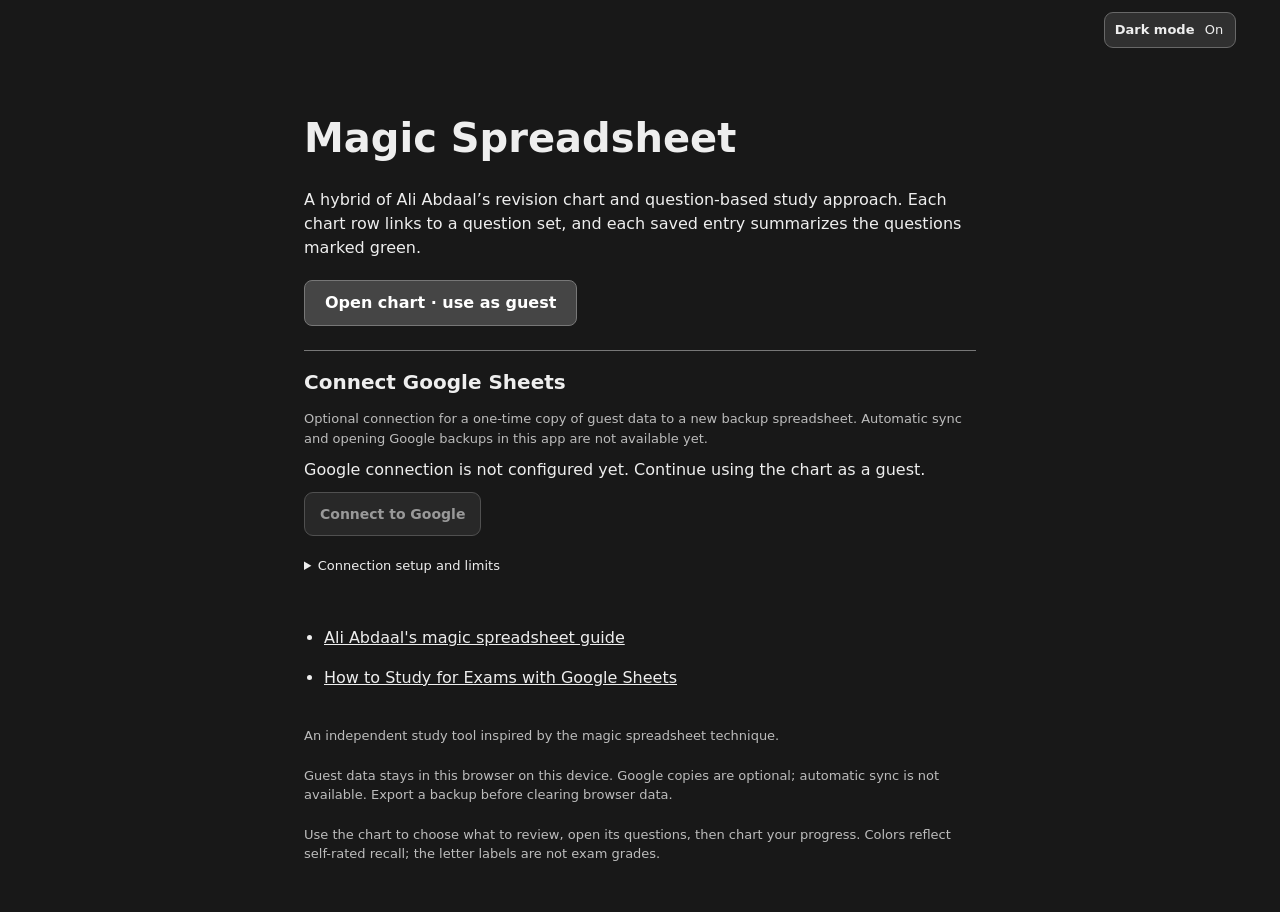
==== index.html @ 2065ffd3 "Publish Magic Spreadsheet guest app" ====
<!doctype html><html lang="en" data-theme="dark"><head><meta charset="utf-8"><meta name="viewport" content="width=device-width,initial-scale=1"><title>Magic Spreadsheet</title><script src="theme.js?v=20261023-theme-17"></script><link rel="stylesheet" href="style.css?v=20261023-google-25"></head><body>
<div class="app-bar"><nav aria-label="Main navigation"><a id="home-link" href="#home" hidden>Home</a><a id="back-to-chart" href="#chart" hidden>← Back to chart</a></nav><button id="theme-toggle" type="button" role="switch" aria-checked="true" aria-label="Dark mode">Dark mode <span aria-hidden="true">On</span></button></div>
<section id="home-view" class="landing" aria-labelledby="home-title"><h1 id="home-title" tabindex="-1">Magic Spreadsheet</h1><p>A hybrid of Ali Abdaal’s revision chart and question-based study approach. Each chart row links to a question set, and each saved entry summarizes the questions marked green.</p><a id="open-chart" class="open-chart" href="#chart">Open chart · use as guest</a><section class="google-connection" aria-labelledby="google-title"><h2 id="google-title">Connect Google Sheets</h2><p class="muted">Optional connection for a one-time copy of guest data to a new backup spreadsheet. Automatic sync and opening Google backups in this app are not available yet.</p><p id="google-status" role="status">Google connection is not configured yet. Guest use is available.</p><div class="google-actions"><button id="google-connect" type="button" disabled>Connect to Google</button><button id="google-disconnect" class="secondary" type="button" hidden>Disconnect this session</button><button id="google-copy" class="secondary" type="button" hidden>Copy guest data to Google Sheets</button></div><p id="google-message" class="muted" role="status"></p><div id="google-copy-review" hidden><p id="google-copy-summary"></p><label><input id="google-copy-consent" type="checkbox">I want to copy this data to the account shown above.</label><div class="google-actions"><button id="google-copy-confirm" type="button" disabled>Create new backup spreadsheet</button><button id="google-copy-cancel" class="secondary" type="button">Cancel</button></div></div><p id="google-result"></p><details><summary>Connection setup and limits</summary><p class="muted">A public Google Web application OAuth client ID, authorized app origin, consent configuration and enabled Sheets API are required. No client secret belongs in this app. Connection must be reauthorized after refresh or expiry. Disconnect clears this page’s connection; it does not revoke Google permissions or remove copied files.</p><p class="muted">Guest data remains a separate browser copy. Connecting another account never automatically uploads, merges or replaces it.</p></details></section><ul class="resource-links"><li><a href="https://aliabdaal.com/studying/how-to-study-spaced-repetition-and-my-magic-spreadsheet-system/">Ali Abdaal's magic spreadsheet guide</a></li><li><a href="https://www.youtube.com/watch?v=iIyDJK_SAjs&amp;t=6s">How to Study for Exams with Google Sheets</a></li></ul><p class="muted">An independent study tool inspired by the magic spreadsheet technique.</p><p class="muted">Guest data stays in this browser on this device. Google copies are optional; automatic sync is not available. Export a backup before clearing browser data.</p><p class="muted">Use the chart to choose what to review, open its questions, then chart your progress. Colors reflect self-rated recall; the letter labels are not exam grades.</p></section>
<div id="status" role="status" aria-live="polite"></div><div class="undo-bar"><button id="undo" class="secondary" hidden>Undo last mark</button></div>
<section id="chart-view" class="overview" aria-labelledby="overview-title" hidden><h2 id="overview-title" tabindex="-1">Progress chart</h2><div class="set-create"><form id="new-set"><label for="set-name">New question set</label><input id="set-name" required placeholder="e.g. Biology · Cell structure"><button>Create question set</button></form></div><button id="chart-progress" disabled>Chart Progress</button><button id="undo-set" class="secondary" hidden>Undo set deletion</button><div class="history-actions"><button id="delete-entry" class="secondary" disabled>Delete progress entry</button><button id="undo-entry" class="secondary" hidden>Undo progress deletion</button><span id="entry-selection" class="muted" aria-live="polite">Select a dated cell to delete only its progress entry.</span></div><div id="overview-scroll" class="overview-scroll" tabindex="0" role="region" aria-label="Scrollable history for all subjects"><table id="history-grid"><caption class="sr-only">All question sets with successive progress entries. Dates belong to individual cells, not shared calendar columns.</caption><tbody id="history"></tbody></table></div><p id="history-empty" class="muted">Create a question set to start your overview.</p><p class="muted legend">Chart color represents percent of questions marked green. <span class="grade-key" tabindex="0" title="A: 90% and above green">Green: A<span class="sr-only"> — 90% and above green</span></span> <span class="grade-key" tabindex="0" title="B: 80% to below 90% green">Light green: B<span class="sr-only"> — 80% to below 90% green</span></span> <span class="grade-key" tabindex="0" title="C: 70% to below 80% green">Yellow: C<span class="sr-only"> — 70% to below 80% green</span></span> <span class="grade-key" tabindex="0" title="D: 60% to below 70% green">Orange: D<span class="sr-only"> — 60% to below 70% green</span></span> <span class="grade-key" tabindex="0" title="F: below 60% green">Red: F<span class="sr-only"> — below 60% green</span></span>.</p><details class="data-tools"><summary>Backup and sample data</summary><h2>Your data</h2><button id="export" class="secondary">Export JSON backup</button><label class="file-label">Restore JSON backup<input id="restore" type="file" accept=".json,application/json"></label><p class="muted">Restoring replaces this browser’s data after confirmation. Use two-column import to add questions.</p><button id="sample" class="secondary">Load sample set</button></details></section>
<main id="detail-view" class="detail-view" hidden><div id="workspace" hidden><div class="set-header"><div><h2 id="title" tabindex="-1"></h2></div><div class="actions"><button id="add-question" class="secondary">Add question</button><button id="rename" class="secondary">Rename set</button></div></div><section class="stats" id="stats"></section>

<section><div class="section-header"><h3 class="sr-only">Questions</h3><button id="undo-question" class="secondary" hidden>Undo question deletion</button><label><input id="difficult-only" type="checkbox"> Difficult only (red)</label></div><div id="questions"></div></section>
<details id="editor-panel" class="panel"><summary id="editor-title">Add a question</summary><form id="editor"><label for="question">Question or concept prompt</label><textarea id="question" required rows="2"></textarea><label for="answer">Answer or explanation</label><textarea id="answer" required rows="3"></textarea><div class="actions"><button id="save-item">Add question</button><button id="delete-question" type="button" class="secondary" hidden>Delete question</button><button id="cancel-edit" type="button" class="secondary" hidden>Cancel edit</button></div></form></details>
<details id="import-panel" class="panel"><summary>Import questions</summary><p class="muted">Paste two columns from a spreadsheet, or choose a CSV/TSV file. Optional header: Question, Answer. Quoted commas and multiline answers are supported. Import appends questions; headings and blank answers are rejected.</p><form id="import"><label for="pairs">Two-column text</label><textarea id="pairs" rows="4" placeholder="Question&#9;Answer"></textarea><label class="file-label">Choose CSV or TSV<input id="pairs-file" type="file" accept=".csv,.tsv,.txt,text/csv,text/plain"></label><button>Import into this set</button></form></details></div></main>
<script type="module" src="app.js?v=20261023-google-25"></script></body></html>
---- style.css ----
:root{font-family:system-ui,sans-serif;color:#233c38;background:#f3f5f0;line-height:1.5}*{box-sizing:border-box}body{margin:0}header{padding:32px max(24px,calc((100vw - 1240px)/2));background:#153e37;color:#fff;display:flex;justify-content:space-between;align-items:center;gap:20px}h1{font-size:clamp(28px,4vw,40px);margin:4px 0}h2,h3,p{margin:0 0 12px}h2{font-size:24px}h3{font-size:19px}.eyebrow{font-size:11px;letter-spacing:2px;font-weight:700;color:#acd6bc}.badge{border:1px solid #7ba698;border-radius:30px;padding:8px 14px;white-space:nowrap;font-size:13px}.notice{background:#e2ebdf;padding:14px 24px;text-align:center;font-size:14px}.layout{max-width:1240px;margin:24px auto;padding:0 24px;display:grid;grid-template-columns:260px minmax(0,1fr);gap:32px}aside{align-self:start}aside h2{font-size:17px}main{min-width:0}nav{display:grid;gap:8px;margin-bottom:24px}button,input,textarea{font:inherit}button,.file-label{min-height:44px}button{cursor:pointer;border:1px solid transparent;background:#20634f;color:#fff;border-radius:9px;padding:10px 15px;font-weight:600}button:hover{filter:brightness(.94)}button:disabled{opacity:.5;cursor:not-allowed}.secondary{background:#fff;color:#285046;border-color:#c9d5cb}nav button{text-align:left;overflow-wrap:anywhere}.active{background:#d9e9d7;border-color:#20634f;color:#173c30}aside button{width:100%;margin-bottom:8px}label{display:block;margin:8px 0;font-size:14px}input:not([type=checkbox]):not([type=radio]),textarea{width:100%;border:1px solid #b7c9bd;border-radius:8px;padding:11px;background:#fff;color:#233c38}input[type=checkbox],input[type=radio]{width:22px;height:22px;vertical-align:middle;margin-right:7px;accent-color:#20634f}textarea{resize:vertical}form button{margin-top:12px}.panel,.question{background:#fff;border:1px solid #dce4da;border-radius:14px;padding:22px;margin-bottom:20px}.muted{color:#52655d;font-size:13px}.set-header,.section-header,.actions{display:flex;justify-content:space-between;align-items:center;gap:14px;flex-wrap:wrap}.set-header{margin-bottom:20px}.set-header .eyebrow{color:#557e64}.stats{display:grid;grid-template-columns:repeat(3,1fr);gap:12px;margin-bottom:22px}.stat{background:#e6ecdf;padding:18px;border-radius:12px}.stat strong{font-size:28px;display:block}.history{display:flex;gap:10px;overflow-x:auto;padding:6px 0 14px}.snapshot{flex:0 0 130px;border-radius:9px;padding:12px;color:#26322a;font-size:12px}.snapshot strong{display:block;font-size:22px}.question h4{font-size:18px;margin:0 0 14px;white-space:pre-wrap;overflow-wrap:anywhere}.answer{white-space:pre-wrap;overflow-wrap:anywhere;border-left:3px solid #8caf99;background:#f2f6ee;padding:14px;margin:14px 0}.marks{display:flex;flex-wrap:wrap;gap:8px;margin:14px 0}.marks label{padding:9px 12px;border-radius:8px;border:1px solid #cfd8cf;margin:0;display:flex;align-items:center;min-height:44px}.green{background:#e1efdf}.yellow{background:#fff5c7}.red{background:#f7ded6}.question details{margin-top:15px}summary{cursor:pointer;min-height:44px;padding:10px 0}.review-row{padding:8px 0;border-top:1px solid #e4e9e0;font-size:13px}.file-label{border:1px dashed #b4c7b6;padding:10px;border-radius:8px;overflow-wrap:anywhere}.file-label input{font-size:12px;padding:4px;border:0}hr{border:0;border-top:1px solid #d3dfd1;margin:24px 0}footer{padding:30px;text-align:center;color:#63766b;font-size:13px}#status{max-width:1192px;margin:12px auto;padding:0 24px;color:#215d40}#status.error{color:#9c3028}button:focus-visible,input:focus-visible,textarea:focus-visible,summary:focus-visible{outline:3px solid #d59128;outline-offset:3px}[hidden]{display:none!important}@media(max-width:720px){header{padding:24px;display:block}.badge{display:inline-block;margin-top:8px}.layout{grid-template-columns:1fr;padding:0 16px;gap:24px}aside{background:#eaf0e5;padding:16px;border-radius:12px}nav{grid-template-columns:repeat(2,minmax(0,1fr))}.panel,.question{padding:16px}.stats{gap:8px}.stat{padding:12px;font-size:12px}.stat strong{font-size:24px}.section-header>button{width:100%}.actions button{flex:1}.notice{text-align:left;padding:14px 16px}}

.undo-bar{position:sticky;top:8px;z-index:2;max-width:1192px;margin:0 auto;padding:0 24px;pointer-events:none}.undo-bar button{pointer-events:auto;box-shadow:0 2px 8px #233c3820}
.overview{max-width:1240px;margin:24px auto;padding:0 24px;min-width:0}.overview h2{font-size:20px}.overview-scroll{max-width:100%;overflow:auto;isolation:isolate;border:1px solid #a9b5a6;background:#fff}#history-grid{border-collapse:separate;border-spacing:0;width:max-content;font-size:11px;line-height:16px;color:#202820}#history-grid th,#history-grid td{border-right:1px solid #a9b5a6;border-bottom:1px solid #a9b5a6;vertical-align:middle}#history-grid tr:last-child>*{border-bottom:0}#history-grid th{position:sticky;left:0;z-index:1;background:#edf1e8;width:120px;min-width:120px;max-width:120px;text-align:left;padding:0}.topic-link{display:block;width:119px;min-height:52px;border:0;border-radius:0;background:transparent;color:#233c38;text-align:left;padding:3px 6px;font-size:12px;line-height:16px;font-weight:600;overflow-wrap:anywhere}.history-cell{width:83px;min-width:83px;height:53px;padding:2px 4px;text-align:center;font-variant-numeric:tabular-nums;white-space:nowrap}.history-cell span{display:block}.no-history{padding:4px 8px;color:#60705b;font-style:italic;min-width:120px}.legend{margin-top:8px}.study-actions{margin-bottom:20px}.sr-only{position:absolute;width:1px;height:1px;padding:0;margin:-1px;overflow:hidden;clip:rect(0,0,0,0);white-space:nowrap;border:0}@media(max-width:720px){.overview{padding:0 16px}.overview h2{font-size:18px}}

#chart-progress{margin:0 0 12px}.subject-select{display:block;margin:4px 6px!important}#history-grid th .topic-link{min-height:28px;padding-top:0}

.question-heading{display:flex;align-items:flex-start;gap:8px;margin-bottom:14px}.question-heading h4{margin:0;min-width:0;flex:0 1 auto;padding-top:8px}.edit-icon{width:44px;height:44px;min-width:44px;flex:0 0 44px;padding:0;display:inline-flex;align-items:center;justify-content:center;border-color:transparent;background:transparent}.edit-icon:hover{background:#edf1e8}

.history-actions{display:flex;align-items:center;flex-wrap:wrap;gap:8px;margin-bottom:10px}#history-grid .history-cell{padding:0}.history-select{display:block;width:100%;min-width:82px;min-height:53px;padding:2px 4px;background:transparent;color:inherit;border:0;border-radius:0;font-size:11px;font-weight:400;line-height:16px}.history-select[aria-pressed="true"]{box-shadow:inset 0 0 0 2px #173e37}.history-select:focus-visible{outline:3px solid #173e37;outline-offset:-3px}

.history-cell{cursor:pointer}.history-cell.selected-cell{box-shadow:inset 0 0 0 2px #173e37}.history-cell.selected-cell .history-select{box-shadow:none}

.detail-view{max-width:940px;margin:24px auto;padding:0 24px}.back-link{display:inline-flex;align-items:center;min-height:44px;margin-bottom:18px;color:#20634f;font-weight:600}.set-create{margin:20px 0;max-width:540px}.set-create form{display:flex;align-items:end;flex-wrap:wrap;gap:8px}.set-create label{width:100%;margin:0}.set-create input{flex:1;min-width:180px}.set-create button{margin:0}.data-tools{margin-top:24px;max-width:540px}.data-tools summary{font-weight:600}.data-tools button{margin:8px 0}a.topic-link{text-decoration:underline;display:flex;align-items:center}a:focus-visible{outline:3px solid #d59128;outline-offset:2px}@media(max-width:720px){.detail-view{padding:0 16px}.set-create button{width:100%}}

.row-actions{display:flex;align-items:center;justify-content:space-between}.row-delete-set{background:transparent;color:#854036;border:0;border-radius:4px;font-size:11px;font-weight:500;padding:3px 5px;min-height:44px;white-space:nowrap}.row-delete-set:hover{background:#f5e2dd}

/* Compact spreadsheet grid: exactly one border per shared edge. */
.overview-scroll{border:0}#history-grid{border-top:1px solid #37413d;border-left:1px solid #37413d}#history-grid th,#history-grid td,#history-grid tr:last-child>*{border-right:1px solid #37413d;border-bottom:1px solid #37413d}#history-grid th{width:168px;min-width:168px;max-width:168px}.set-controls{display:grid;grid-template-columns:28px minmax(0,1fr)32px;align-items:center;gap:0;min-height:36px}.select-set{display:flex;align-items:center;justify-content:center;margin:0;width:28px;height:36px}.select-set .subject-select{width:18px;height:18px;margin:0!important}#history-grid th a.topic-link{display:block;width:auto;min-height:36px;height:36px;padding:0 2px;line-height:36px;overflow:hidden;text-overflow:ellipsis;white-space:nowrap;font-size:11px}.row-delete-set{display:flex;align-items:center;justify-content:center;width:32px;min-width:32px;height:36px;min-height:36px;padding:0;border-radius:0}#history-grid .history-cell{height:36px;width:1px;min-width:0;padding:0}.history-select{min-width:0;min-height:36px;height:36px;padding:4px;font-size:11px;line-height:14px}.history-cell.selected-cell{box-shadow:inset 0 0 0 1px #173e37}.history-select:focus-visible{outline:1px solid #173e37;outline-offset:-1px}

/* Single charcoal hairlines; 1px rules above remain the fallback. */
@supports (border-width: .5px){
  #history-grid{border-top-width:.5px;border-left-width:.5px}
  #history-grid th,#history-grid td,#history-grid tr:last-child>*{border-right-width:.5px;border-bottom-width:.5px}
}

/* Size history columns to their longest label, not an arbitrary minimum. */
#history-grid .no-history{min-width:0;white-space:normal;padding:4px}

.grade-key{display:inline-block;white-space:nowrap;margin-right:12px}.grade-key:last-child{margin-right:0}.grade-key:focus-visible{outline:2px solid #173e37;outline-offset:2px}

/* Theme preferences never alter study data or the chart's grade palette. */
:root{color-scheme:light}
.header-tools{display:flex;align-items:center;gap:8px;flex-wrap:wrap}
#theme-toggle{min-height:36px;padding:6px 10px;font-size:13px;border:1px solid #7ba698;background:#153e37;color:#fff;white-space:nowrap}
#theme-toggle span{display:inline-block;min-width:22px;margin-left:4px;font-weight:400}
:root[data-theme="dark"]{color-scheme:dark;background:#181818;color:#eeeeee}
[data-theme="dark"] header{background:#202020}
[data-theme="dark"] .notice{background:#292929;color:#d4d4d4}
[data-theme="dark"] .panel,[data-theme="dark"] .question{background:#222222;border-color:#484848}
[data-theme="dark"] .muted,[data-theme="dark"] footer{color:#bcbcbc}
[data-theme="dark"] .secondary{background:#303030;color:#eeeeee;border-color:#686868}
[data-theme="dark"] button:not(.secondary):not(.history-select):not(.row-delete-set):not(#theme-toggle){background:#454545;color:#fff}
[data-theme="dark"] button:disabled:not(.history-select):not(.row-delete-set):not(#theme-toggle){opacity:1;background:#282828;color:#999999;border-color:#505050}
[data-theme="dark"] input:not([type=checkbox]):not([type=radio]),[data-theme="dark"] textarea{background:#1b1b1b;color:#eeeeee;border-color:#707070}
[data-theme="dark"] input::placeholder,[data-theme="dark"] textarea::placeholder{color:#aaaaaa;opacity:1}
[data-theme="dark"] input[type=checkbox],[data-theme="dark"] input[type=radio]{accent-color:#cccccc}
[data-theme="dark"] .stat{background:#2c2c2c;color:#eeeeee}
[data-theme="dark"] .answer{background:#292929;color:#eeeeee;border-color:#888888}
[data-theme="dark"] .marks label{color:#233c38;border-color:#6e8474}
[data-theme="dark"] .marks input{color-scheme:light;accent-color:#20634f}
[data-theme="dark"] .back-link,[data-theme="dark"] #history-grid th .topic-link{color:#e2e2e2}
[data-theme="dark"] .set-header .eyebrow{color:#bcbcbc}
[data-theme="dark"] #status{color:#e2e2e2}
[data-theme="dark"] #status.error{color:#ffada0}
[data-theme="dark"] .file-label,[data-theme="dark"] hr{border-color:#707070}
[data-theme="dark"] .overview-scroll{background:#181818}
[data-theme="dark"] #history-grid th{background:#292929;border-color:#888888}
[data-theme="dark"] #history-grid{border-top-color:#888888;border-left-color:#888888}
[data-theme="dark"] #history-grid .no-history{color:#bcbcbc;border-color:#888888}
[data-theme="dark"] .history-cell,[data-theme="dark"] .history-select{color:#202820}
[data-theme="dark"] .row-delete-set{color:#d4d4d4;background:transparent}
[data-theme="dark"] .row-delete-set:hover{background:#414141}
[data-theme="dark"] .edit-icon{background:transparent;color:#dddddd}
[data-theme="dark"] .edit-icon:hover{background:#383838}
[data-theme="dark"] :is(button,input,textarea,summary,a,.grade-key,.overview-scroll):focus-visible{outline-color:#f5f5f5}
/* Keep dark focus clearly visible on the unchanged light grade fills. */
[data-theme="dark"] .history-select:focus-visible{outline-color:#173e37}
@media(max-width:720px){.header-tools{margin-top:8px}.header-tools .badge{margin-top:0}}

/* Neutral application chrome; semantic study colors remain unchanged. */
[data-theme="dark"] .eyebrow{color:#bcbcbc}
[data-theme="dark"] .badge{border-color:#686868}
[data-theme="dark"] #theme-toggle{background:#303030;color:#eeeeee;border-color:#686868}
[data-theme="dark"] button:hover{filter:brightness(1.15)}
[data-theme="dark"] button:disabled:hover{filter:none}

/* Neutral light palette, keeping result colors intact. */
:root[data-theme="light"]{background:#f6f6f6;color:#292929}
[data-theme="light"] header{background:#252525}
[data-theme="light"] .eyebrow{color:#c7c7c7}
[data-theme="light"] .badge{border-color:#888888}
[data-theme="light"] #theme-toggle{background:#333333;border-color:#888888}
[data-theme="light"] .notice{background:#e8e8e8;color:#333333}
[data-theme="light"] .panel,[data-theme="light"] .question{background:#ffffff;border-color:#d2d2d2}
[data-theme="light"] .muted,[data-theme="light"] footer{color:#595959}
[data-theme="light"] .secondary{background:#ffffff;color:#333333;border-color:#aaaaaa}
[data-theme="light"] button:not(.secondary):not(.history-select):not(.row-delete-set):not(#theme-toggle){background:#393939;color:#ffffff}
[data-theme="light"] button:disabled:not(.history-select):not(.row-delete-set):not(#theme-toggle){opacity:1;background:#e3e3e3;color:#707070;border-color:#bcbcbc}
[data-theme="light"] input:not([type=checkbox]):not([type=radio]),[data-theme="light"] textarea{background:#ffffff;color:#292929;border-color:#929292}
[data-theme="light"] input::placeholder,[data-theme="light"] textarea::placeholder{color:#707070;opacity:1}
[data-theme="light"] input[type=checkbox],[data-theme="light"] input[type=radio]{accent-color:#454545}
[data-theme="light"] .stat{background:#e7e7e7;color:#292929}
[data-theme="light"] .answer{background:#f0f0f0;color:#292929;border-color:#888888}
[data-theme="light"] .marks label{color:#292929;border-color:#aaaaaa}
[data-theme="light"] .back-link,[data-theme="light"] #history-grid th .topic-link{color:#333333}
[data-theme="light"] .set-header .eyebrow{color:#626262}
[data-theme="light"] #status{color:#333333}
[data-theme="light"] #status.error{color:#9c3028}
[data-theme="light"] .file-label,[data-theme="light"] hr{border-color:#999999}
[data-theme="light"] #history-grid th{background:#ededed}
[data-theme="light"] #history-grid,[data-theme="light"] #history-grid th,[data-theme="light"] #history-grid td{border-color:#3d3d3d}
[data-theme="light"] #history-grid .no-history{color:#595959}
[data-theme="light"] .history-cell,[data-theme="light"] .history-select{color:#202020}
[data-theme="light"] .row-delete-set{color:#555555;background:transparent}
[data-theme="light"] .row-delete-set:hover{background:#dddddd}
[data-theme="light"] .edit-icon{background:transparent;color:#444444}
[data-theme="light"] .edit-icon:hover{background:#eeeeee}
[data-theme="light"] :is(button,input,textarea,summary,a,.grade-key,.overview-scroll):focus-visible{outline-color:#242424}
[data-theme="light"] .history-cell.selected-cell{box-shadow:inset 0 0 0 1px #242424}
[data-theme="light"] button:disabled:hover{filter:none}

/* Minimal navigation shared by landing, chart and study views. */
.app-bar{max-width:1240px;margin:0 auto;padding:12px 24px;display:flex;align-items:center;justify-content:space-between;gap:16px}
.app-bar nav{display:flex;align-items:center;gap:16px;margin:0;min-height:36px}
.app-bar a{display:inline-flex;align-items:center;min-height:36px;color:inherit;font-size:14px}
.landing{max-width:720px;margin:48px auto;padding:0 24px}
.landing h1{margin-bottom:20px}
.landing p{margin-bottom:20px}
.landing a{color:inherit}
.open-chart{display:inline-flex;align-items:center;min-height:44px;padding:10px 20px;background:#393939;color:#fff!important;border:1px solid #777;border-radius:8px;font-weight:600;text-decoration:none}
.resource-links{padding-left:20px;margin:28px 0}.resource-links li{padding:8px 0}
[data-theme="dark"] .open-chart{background:#454545}
[data-theme="light"] #theme-toggle{color:#fff}
@media(max-width:720px){.app-bar{padding:8px 16px}.landing{margin:24px auto;padding:0 16px}}

/* Dense question desk; chart cells and grade palette are untouched. */
.detail-view{max-width:1100px;margin:4px auto 20px;padding:0 24px}
.detail-view .set-header{margin-bottom:4px;gap:8px}
.detail-view h2{font-size:20px;margin:0}
.detail-view .actions{gap:6px}
.detail-view button{min-height:32px;padding:4px 8px;font-size:13px;border-radius:4px}
.detail-view .stats{display:flex;flex-wrap:wrap;gap:12px;margin:0 0 4px;font-size:12px}
.detail-view .stat{padding:0;background:transparent!important;border-radius:0}
.detail-view .stat strong{display:inline;font-size:12px;margin-right:4px}
.detail-view .section-header{justify-content:flex-end;gap:8px;margin:0 0 2px}
.detail-view .section-header label{margin:0;font-size:12px;min-height:28px;display:flex;align-items:center}
.detail-view .section-header input{width:18px;height:18px}
.detail-view .question{display:grid;grid-template-columns:minmax(0,1fr) auto;align-items:center;gap:4px 10px;padding:6px 0;margin:0;border:0;border-bottom:1px solid #666;border-radius:0;background:transparent}
.detail-view .question-heading{align-items:center;gap:4px;margin:0;min-width:0}
.detail-view .question-heading h4{font-size:14px;line-height:1.4;padding:0;margin:0;flex:1}
.detail-view .edit-icon{width:28px;min-width:28px;height:32px;flex:0 0 28px;padding:0}
.detail-view .question-controls{display:flex;align-items:center;gap:8px}
.detail-view .marks{display:flex;flex-wrap:nowrap;gap:4px;margin:0}
.detail-view .marks label{display:block;background:transparent;border:0;border-radius:0;padding:0;min-height:32px;width:32px;height:32px}
.detail-view .marks input[type=radio]{appearance:none;-webkit-appearance:none;display:block;margin:0;width:32px;height:32px;border:1px solid #777;border-radius:5px;cursor:pointer;background-repeat:no-repeat;background-position:center;background-size:20px}
.detail-view .marks .green input{background-color:#24bc68}
.detail-view .marks .yellow input{background-color:#f0c51b}
.detail-view .marks .red input{background-color:#ef504d}
.detail-view .marks input:checked{box-shadow:inset 0 0 0 2px #fff;background-image:url("data:image/svg+xml,%3Csvg xmlns='http://www.w3.org/2000/svg' viewBox='0 0 24 24'%3E%3Cpath d='m5 12 4 4L19 6' fill='none' stroke='%23141414' stroke-width='3' stroke-linecap='round' stroke-linejoin='round'/%3E%3C/svg%3E")}
.detail-view .marks input:hover{filter:brightness(1.1)}
.detail-view .marks input:focus-visible{outline:2px solid;outline-offset:2px}
.detail-view .answer{grid-column:1/-1;margin:2px 0;padding:6px 8px;font-size:14px;line-height:1.45}
.detail-view details.panel{padding:0;margin:10px 0;border:0;border-top:1px solid #777;border-radius:0;background:transparent}
.detail-view summary{min-height:32px;padding:6px 0;font-size:14px;font-weight:600}
.detail-view form label{margin:4px 0;font-size:13px}
.detail-view textarea{padding:6px;font-size:14px}
.detail-view form button{margin-top:6px}
.detail-view .file-label{padding:6px;min-height:32px}
.detail-view .panel .muted{margin-bottom:6px}
@media(max-width:720px){.detail-view{padding:0 16px}.detail-view .question{grid-template-columns:minmax(0,1fr);gap:2px;padding:5px 0}.detail-view .question-controls{justify-content:space-between}.detail-view .section-header>button{width:auto}.detail-view .set-header .actions button{flex:none}}

/* Rated rows share the saturated radio palette in either theme. */
.detail-view .question[data-rating="green"]{background:#24bc68}
.detail-view .question[data-rating="yellow"]{background:#f0c51b}
.detail-view .question[data-rating="red"]{background:#ef504d}
.detail-view .question:is([data-rating="green"],[data-rating="yellow"],[data-rating="red"]){color:#141414}
.detail-view .question[data-rating]:not([data-rating=""]) .secondary{background:rgba(255,255,255,.82);color:#141414;border-color:#444}
.detail-view .question[data-rating]:not([data-rating=""]) .secondary:hover{background:#fff;filter:none}
.detail-view .question[data-rating]:not([data-rating=""]) .answer{background:rgba(255,255,255,.82);color:#141414;border-color:#444}
.detail-view .question[data-rating]:not([data-rating=""]) :is(button,input):focus-visible{outline-color:#141414}
.detail-view .question[data-rating]:not([data-rating=""]) .marks input:checked{border-color:#141414;box-shadow:inset 0 0 0 2px #fff}

/* Soft, theme-aware question ratings; chart grades retain their own palette. */
[data-theme="dark"] .detail-view{--rating-green:#304c3c;--rating-yellow:#51462d;--rating-red:#513639;--rating-ink:#f2eee7;--rating-control:#ffffff12;--rating-hover:#ffffff24;--rating-border:#aaaca5;--rating-ring:#f2eee7}
[data-theme="light"] .detail-view{--rating-green:#dce9df;--rating-yellow:#f0e5c9;--rating-red:#ecdadd;--rating-ink:#292824;--rating-control:#ffffff66;--rating-hover:#ffffffaa;--rating-border:#73766e;--rating-ring:#292824}
.detail-view .question[data-rating="green"],.detail-view .marks .green input{background-color:var(--rating-green)}
.detail-view .question[data-rating="yellow"],.detail-view .marks .yellow input{background-color:var(--rating-yellow)}
.detail-view .question[data-rating="red"],.detail-view .marks .red input{background-color:var(--rating-red)}
.detail-view .question[data-rating]:not([data-rating=""]){color:var(--rating-ink)}
.detail-view .question[data-rating]:not([data-rating=""]) :is(.secondary,.answer){background:var(--rating-control);color:var(--rating-ink);border-color:var(--rating-border)}
.detail-view .question[data-rating]:not([data-rating=""]) .secondary:hover{background:var(--rating-hover)}
.detail-view .question[data-rating]:not([data-rating=""]) :is(button,input):focus-visible{outline-color:var(--rating-ink)}
.detail-view .marks input[type=radio]{border-color:var(--rating-border)}
.detail-view .marks input:checked,.detail-view .question[data-rating]:not([data-rating=""]) .marks input:checked{border-color:var(--rating-ring);box-shadow:inset 0 0 0 2px var(--rating-ring)}
[data-theme="dark"] .detail-view .marks input:checked{background-image:url("data:image/svg+xml,%3Csvg xmlns='http://www.w3.org/2000/svg' viewBox='0 0 24 24'%3E%3Cpath d='m5 12 4 4L19 6' fill='none' stroke='%23f2eee7' stroke-width='3' stroke-linecap='round' stroke-linejoin='round'/%3E%3C/svg%3E")}

/* Exact reference-sheet question colors, identical in both themes. */
[data-theme] .detail-view{--rating-green:#8fc08f;--rating-yellow:#fff89a;--rating-red:#dd7e6b;--rating-ink:#202020;--rating-control:#ffffff66;--rating-hover:#ffffffaa;--rating-border:#555555;--rating-ring:#202020}
[data-theme] .detail-view .marks input:checked{background-image:url("data:image/svg+xml,%3Csvg xmlns='http://www.w3.org/2000/svg' viewBox='0 0 24 24'%3E%3Cpath d='m5 12 4 4L19 6' fill='none' stroke='%23202020' stroke-width='3' stroke-linecap='round' stroke-linejoin='round'/%3E%3C/svg%3E")}

.google-connection{margin:24px 0;border-top:1px solid #777;padding-top:16px}.google-connection h2{font-size:20px}.google-connection p{margin:10px 0}.google-actions{display:flex;gap:8px;flex-wrap:wrap}.google-connection button{font-size:14px}.google-connection details{font-size:13px}.google-connection #google-copy-review{border:1px solid #777;padding:12px;margin:12px 0}.google-connection a{overflow-wrap:anywhere}
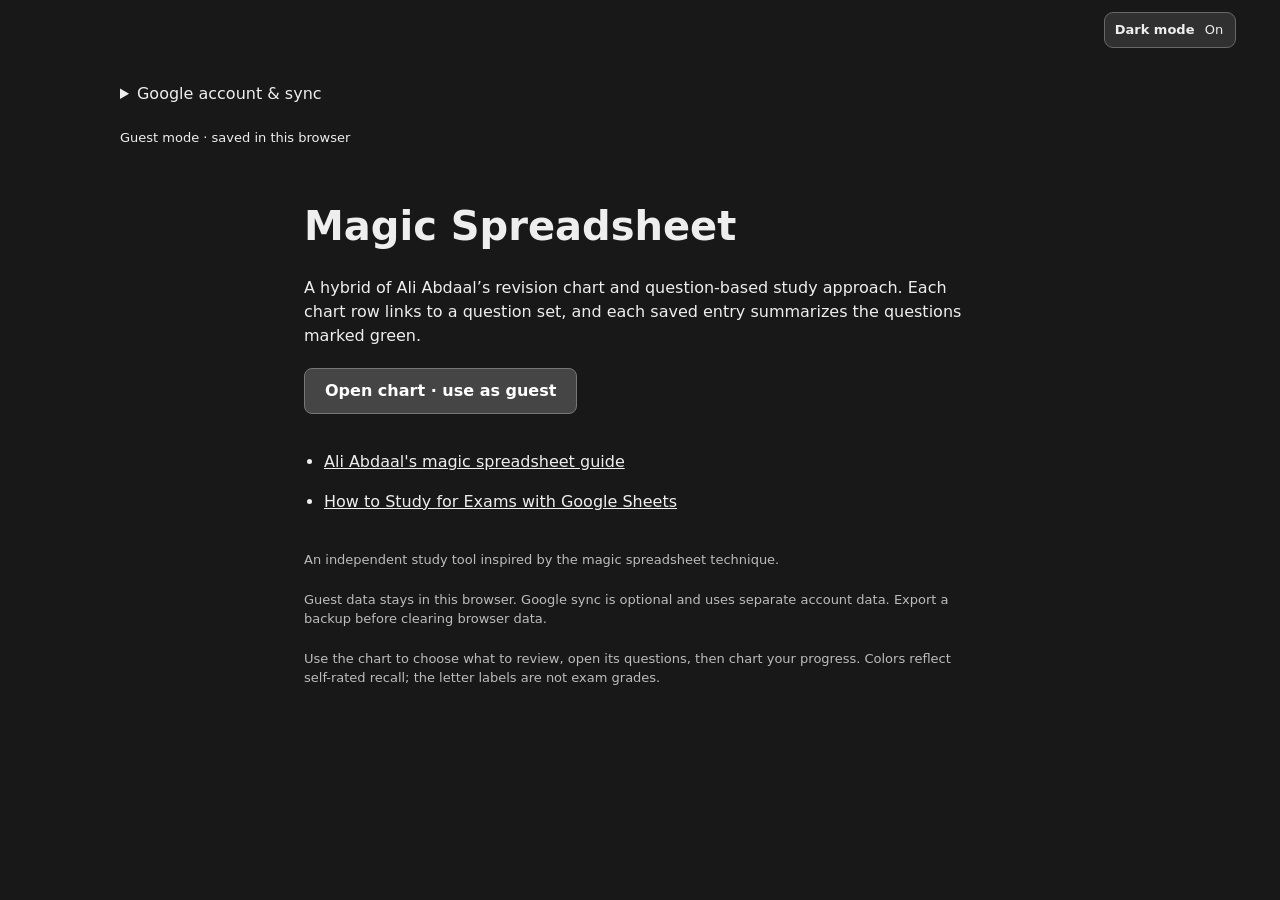
==== commit 769a9048: "Checkpoint local Google sync and unified sign-in development" ====
--- a/index.html
+++ b/index.html
@@ -1,11 +1,31 @@
-<!doctype html><html lang="en" data-theme="dark"><head><meta charset="utf-8"><meta name="viewport" content="width=device-width,initial-scale=1"><title>Magic Spreadsheet</title><script src="theme.js?v=20261023-theme-17"></script><link rel="stylesheet" href="style.css?v=20261023-google-25"></head><body>
+<!doctype html><html lang="en" data-theme="dark"><head><meta charset="utf-8"><meta name="viewport" content="width=device-width,initial-scale=1"><title>Magic Spreadsheet</title><script src="theme.js?v=20261023-theme-17"></script><link rel="stylesheet" href="style.css?v=20261025-signin-copy-2"></head><body>
 <div class="app-bar"><nav aria-label="Main navigation"><a id="home-link" href="#home" hidden>Home</a><a id="back-to-chart" href="#chart" hidden>← Back to chart</a></nav><button id="theme-toggle" type="button" role="switch" aria-checked="true" aria-label="Dark mode">Dark mode <span aria-hidden="true">On</span></button></div>
-<section id="home-view" class="landing" aria-labelledby="home-title"><h1 id="home-title" tabindex="-1">Magic Spreadsheet</h1><p>A hybrid of Ali Abdaal’s revision chart and question-based study approach. Each chart row links to a question set, and each saved entry summarizes the questions marked green.</p><a id="open-chart" class="open-chart" href="#chart">Open chart · use as guest</a><section class="google-connection" aria-labelledby="google-title"><h2 id="google-title">Connect Google Sheets</h2><p class="muted">Optional connection for a one-time copy of guest data to a new backup spreadsheet. Automatic sync and opening Google backups in this app are not available yet.</p><p id="google-status" role="status">Google connection is not configured yet. Guest use is available.</p><div class="google-actions"><button id="google-connect" type="button" disabled>Connect to Google</button><button id="google-disconnect" class="secondary" type="button" hidden>Disconnect this session</button><button id="google-copy" class="secondary" type="button" hidden>Copy guest data to Google Sheets</button></div><p id="google-message" class="muted" role="status"></p><div id="google-copy-review" hidden><p id="google-copy-summary"></p><label><input id="google-copy-consent" type="checkbox">I want to copy this data to the account shown above.</label><div class="google-actions"><button id="google-copy-confirm" type="button" disabled>Create new backup spreadsheet</button><button id="google-copy-cancel" class="secondary" type="button">Cancel</button></div></div><p id="google-result"></p><details><summary>Connection setup and limits</summary><p class="muted">A public Google Web application OAuth client ID, authorized app origin, consent configuration and enabled Sheets API are required. No client secret belongs in this app. Connection must be reauthorized after refresh or expiry. Disconnect clears this page’s connection; it does not revoke Google permissions or remove copied files.</p><p class="muted">Guest data remains a separate browser copy. Connecting another account never automatically uploads, merges or replaces it.</p></details></section><ul class="resource-links"><li><a href="https://aliabdaal.com/studying/how-to-study-spaced-repetition-and-my-magic-spreadsheet-system/">Ali Abdaal's magic spreadsheet guide</a></li><li><a href="https://www.youtube.com/watch?v=iIyDJK_SAjs&amp;t=6s">How to Study for Exams with Google Sheets</a></li></ul><p class="muted">An independent study tool inspired by the magic spreadsheet technique.</p><p class="muted">Guest data stays in this browser on this device. Google copies are optional; automatic sync is not available. Export a backup before clearing browser data.</p><p class="muted">Use the chart to choose what to review, open its questions, then chart your progress. Colors reflect self-rated recall; the letter labels are not exam grades.</p></section>
+<details id="google-account" class="google-account"><summary>Google account &amp; sync</summary>
+<section class="google-signin" aria-labelledby="google-signin-title">
+<h2 id="google-signin-title">Your Google account</h2>
+
+<p id="google-signin-status" role="status"></p>
+<div class="google-actions"><button id="sync-connect" type="button" disabled>Sign in with Google</button><button id="sync-cancel" type="button" class="secondary" hidden>Cancel connection</button></div>
+<p id="sync-guidance">Your study data saves automatically to Google Sheets</p>
+<p id="sync-active" hidden></p>
+<details id="sync-manage" hidden><summary id="sync-manage-title">Choose study data</summary>
+<div id="sync-options" hidden><label for="sync-files">Study workspace</label><select id="sync-files"></select>
+<div class="google-actions"><button id="sync-open" type="button">Open selected workspace</button><button id="sync-refresh" class="secondary" type="button">Refresh list</button></div>
+<details class="sync-extra"><summary>Create a new workspace</summary><p class="muted">Start with empty study data in a new Google spreadsheet. Your existing workspaces stay as they are.</p><button id="sync-new" class="secondary" type="button">Create empty workspace</button></details></div>
+<a id="sync-file-link" target="_blank" rel="noopener noreferrer" hidden>View backing spreadsheet</a><p class="muted">The spreadsheet stores saved versions. Leave its Journal tab unchanged.</p>
+</details>
+<div id="sync-recovery" hidden><p>There are unsynced changes on this device.</p><label>Local copy <select id="sync-recoveries"></select></label><button id="sync-recover" type="button">Recover selected local copy</button><button id="sync-keep-cloud" type="button">Open Google copy and keep local copies for later</button></div>
+<div id="sync-conflict" hidden><p>Both versions are preserved. Export a copy before choosing if you want to compare them.</p><select id="sync-copies" aria-label="Google copies"></select><button id="sync-export-copy" type="button">Export selected Google copy</button><button id="sync-use-cloud" type="button">Continue with selected Google copy</button><button id="sync-use-local" type="button">Continue with this device’s copy</button></div>
+<button id="sync-retry" class="secondary" type="button" hidden>Retry sync</button>
+<div id="account-exit" class="google-actions account-exit" hidden><button id="sync-disconnect" type="button" class="secondary" hidden>Use guest data instead</button><button id="google-signout" type="button" class="secondary" hidden>Sign out</button></div>
+<p class="muted">Guest data stays in this browser and is kept separate from your Google study data.</p>
+</section></details>
+<p id="sync-status" class="sync-status" role="status">Guest mode · saved in this browser</p><section id="home-view" class="landing" aria-labelledby="home-title"><h1 id="home-title" tabindex="-1">Magic Spreadsheet</h1><p>A hybrid of Ali Abdaal’s revision chart and question-based study approach. Each chart row links to a question set, and each saved entry summarizes the questions marked green.</p><a id="open-chart" class="open-chart" href="#chart">Open chart · use as guest</a><ul class="resource-links"><li><a href="https://aliabdaal.com/studying/how-to-study-spaced-repetition-and-my-magic-spreadsheet-system/">Ali Abdaal's magic spreadsheet guide</a></li><li><a href="https://www.youtube.com/watch?v=iIyDJK_SAjs&amp;t=6s">How to Study for Exams with Google Sheets</a></li></ul><p class="muted">An independent study tool inspired by the magic spreadsheet technique.</p><p class="muted">Guest data stays in this browser. Google sync is optional and uses separate account data. Export a backup before clearing browser data.</p><p class="muted">Use the chart to choose what to review, open its questions, then chart your progress. Colors reflect self-rated recall; the letter labels are not exam grades.</p></section>
 <div id="status" role="status" aria-live="polite"></div><div class="undo-bar"><button id="undo" class="secondary" hidden>Undo last mark</button></div>
-<section id="chart-view" class="overview" aria-labelledby="overview-title" hidden><h2 id="overview-title" tabindex="-1">Progress chart</h2><div class="set-create"><form id="new-set"><label for="set-name">New question set</label><input id="set-name" required placeholder="e.g. Biology · Cell structure"><button>Create question set</button></form></div><button id="chart-progress" disabled>Chart Progress</button><button id="undo-set" class="secondary" hidden>Undo set deletion</button><div class="history-actions"><button id="delete-entry" class="secondary" disabled>Delete progress entry</button><button id="undo-entry" class="secondary" hidden>Undo progress deletion</button><span id="entry-selection" class="muted" aria-live="polite">Select a dated cell to delete only its progress entry.</span></div><div id="overview-scroll" class="overview-scroll" tabindex="0" role="region" aria-label="Scrollable history for all subjects"><table id="history-grid"><caption class="sr-only">All question sets with successive progress entries. Dates belong to individual cells, not shared calendar columns.</caption><tbody id="history"></tbody></table></div><p id="history-empty" class="muted">Create a question set to start your overview.</p><p class="muted legend">Chart color represents percent of questions marked green. <span class="grade-key" tabindex="0" title="A: 90% and above green">Green: A<span class="sr-only"> — 90% and above green</span></span> <span class="grade-key" tabindex="0" title="B: 80% to below 90% green">Light green: B<span class="sr-only"> — 80% to below 90% green</span></span> <span class="grade-key" tabindex="0" title="C: 70% to below 80% green">Yellow: C<span class="sr-only"> — 70% to below 80% green</span></span> <span class="grade-key" tabindex="0" title="D: 60% to below 70% green">Orange: D<span class="sr-only"> — 60% to below 70% green</span></span> <span class="grade-key" tabindex="0" title="F: below 60% green">Red: F<span class="sr-only"> — below 60% green</span></span>.</p><details class="data-tools"><summary>Backup and sample data</summary><h2>Your data</h2><button id="export" class="secondary">Export JSON backup</button><label class="file-label">Restore JSON backup<input id="restore" type="file" accept=".json,application/json"></label><p class="muted">Restoring replaces this browser’s data after confirmation. Use two-column import to add questions.</p><button id="sample" class="secondary">Load sample set</button></details></section>
+<section id="chart-view" class="overview" aria-labelledby="overview-title" hidden><h2 id="overview-title" tabindex="-1">Progress chart</h2><div class="set-create"><form id="new-set"><label for="set-name">New question set</label><input id="set-name" required placeholder="e.g. Biology · Cell structure"><button>Create question set</button></form></div><button id="chart-progress" disabled>Chart Progress</button><button id="undo-set" class="secondary" hidden>Undo set deletion</button><div class="history-actions"><button id="delete-entry" class="secondary" disabled>Delete progress entry</button><button id="undo-entry" class="secondary" hidden>Undo progress deletion</button><span id="entry-selection" class="muted" aria-live="polite">Select a dated cell to delete only its progress entry.</span></div><div id="overview-scroll" class="overview-scroll" tabindex="0" role="region" aria-label="Scrollable history for all subjects"><table id="history-grid"><caption class="sr-only">All question sets with successive progress entries. Dates belong to individual cells, not shared calendar columns.</caption><tbody id="history"></tbody></table></div><p id="history-empty" class="muted">Create a question set to start your overview.</p><p class="muted legend">Chart color represents percent of questions marked green. <span class="grade-key" tabindex="0" title="A: 90% and above green">Green: A<span class="sr-only"> — 90% and above green</span></span> <span class="grade-key" tabindex="0" title="B: 80% to below 90% green">Light green: B<span class="sr-only"> — 80% to below 90% green</span></span> <span class="grade-key" tabindex="0" title="C: 70% to below 80% green">Yellow: C<span class="sr-only"> — 70% to below 80% green</span></span> <span class="grade-key" tabindex="0" title="D: 60% to below 70% green">Orange: D<span class="sr-only"> — 60% to below 70% green</span></span> <span class="grade-key" tabindex="0" title="F: below 60% green">Red: F<span class="sr-only"> — below 60% green</span></span>.</p><details class="data-tools"><summary>Backup and sample data</summary><h2>Your data</h2><button id="export" class="secondary">Export JSON backup</button><label class="file-label">Restore JSON backup<input id="restore" type="file" accept=".json,application/json"></label><p class="muted">Restoring replaces the current workspace after confirmation. In a synced workspace, the restored data will also save to Google Sheets. Use two-column import to add questions.</p><button id="sample" class="secondary">Load sample set</button></details></section>
 <main id="detail-view" class="detail-view" hidden><div id="workspace" hidden><div class="set-header"><div><h2 id="title" tabindex="-1"></h2></div><div class="actions"><button id="add-question" class="secondary">Add question</button><button id="rename" class="secondary">Rename set</button></div></div><section class="stats" id="stats"></section>
 
 <section><div class="section-header"><h3 class="sr-only">Questions</h3><button id="undo-question" class="secondary" hidden>Undo question deletion</button><label><input id="difficult-only" type="checkbox"> Difficult only (red)</label></div><div id="questions"></div></section>
 <details id="editor-panel" class="panel"><summary id="editor-title">Add a question</summary><form id="editor"><label for="question">Question or concept prompt</label><textarea id="question" required rows="2"></textarea><label for="answer">Answer or explanation</label><textarea id="answer" required rows="3"></textarea><div class="actions"><button id="save-item">Add question</button><button id="delete-question" type="button" class="secondary" hidden>Delete question</button><button id="cancel-edit" type="button" class="secondary" hidden>Cancel edit</button></div></form></details>
 <details id="import-panel" class="panel"><summary>Import questions</summary><p class="muted">Paste two columns from a spreadsheet, or choose a CSV/TSV file. Optional header: Question, Answer. Quoted commas and multiline answers are supported. Import appends questions; headings and blank answers are rejected.</p><form id="import"><label for="pairs">Two-column text</label><textarea id="pairs" rows="4" placeholder="Question&#9;Answer"></textarea><label class="file-label">Choose CSV or TSV<input id="pairs-file" type="file" accept=".csv,.tsv,.txt,text/csv,text/plain"></label><button>Import into this set</button></form></details></div></main>
-<script type="module" src="app.js?v=20261023-google-25"></script></body></html>
+<script type="module" src="app.js?v=20261025-signin-copy-2"></script></body></html>
--- a/style.css
+++ b/style.css
@@ -190,3 +190,20 @@
 [data-theme] .detail-view .marks input:checked{background-image:url("data:image/svg+xml,%3Csvg xmlns='http://www.w3.org/2000/svg' viewBox='0 0 24 24'%3E%3Cpath d='m5 12 4 4L19 6' fill='none' stroke='%23202020' stroke-width='3' stroke-linecap='round' stroke-linejoin='round'/%3E%3C/svg%3E")}
 
 .google-connection{margin:24px 0;border-top:1px solid #777;padding-top:16px}.google-connection h2{font-size:20px}.google-connection p{margin:10px 0}.google-actions{display:flex;gap:8px;flex-wrap:wrap}.google-connection button{font-size:14px}.google-connection details{font-size:13px}.google-connection #google-copy-review{border:1px solid #777;padding:12px;margin:12px 0}.google-connection a{overflow-wrap:anywhere}
+
+.google-signin{margin:24px 0;padding-top:16px;border-top:1px solid #777}.google-signin h2{font-size:20px}.google-signin p{margin:10px 0}.google-signin details{font-size:13px}#google-signin-button{max-width:100%;width:280px}
+
+.google-account,.sync-status{max-width:1080px;margin:12px auto;padding:0 20px}.google-account .google-signin{border:0;padding:0;margin:12px 0}.google-account button,.google-account select{margin:5px 4px 5px 0}.sync-status{font-size:13px;color:var(--muted);min-height:20px}.google-account p{overflow-wrap:anywhere}
+
+/* Account controls: one next step, workspace tools on demand. */
+.google-account .google-signin{max-width:660px;padding:12px 0}
+.google-account h2{font-size:17px;margin:0 0 10px}
+.google-account #sync-manage{margin:16px 0;padding:12px;border:1px solid var(--muted);border-radius:6px}
+.google-account #sync-options label{display:block;margin-top:12px}
+.google-account #sync-files{display:block;width:100%;max-width:100%;min-width:0}
+.google-account .google-actions{align-items:center;gap:8px}
+.google-account .google-actions button{margin:4px 0}
+.google-account .sync-extra{margin:14px 0}
+.google-account .account-exit{margin-top:18px;border-top:1px solid var(--muted);padding-top:10px}
+.google-account #sync-active{font-weight:600;overflow-wrap:anywhere}
+.google-account #sync-guidance{line-height:1.5}
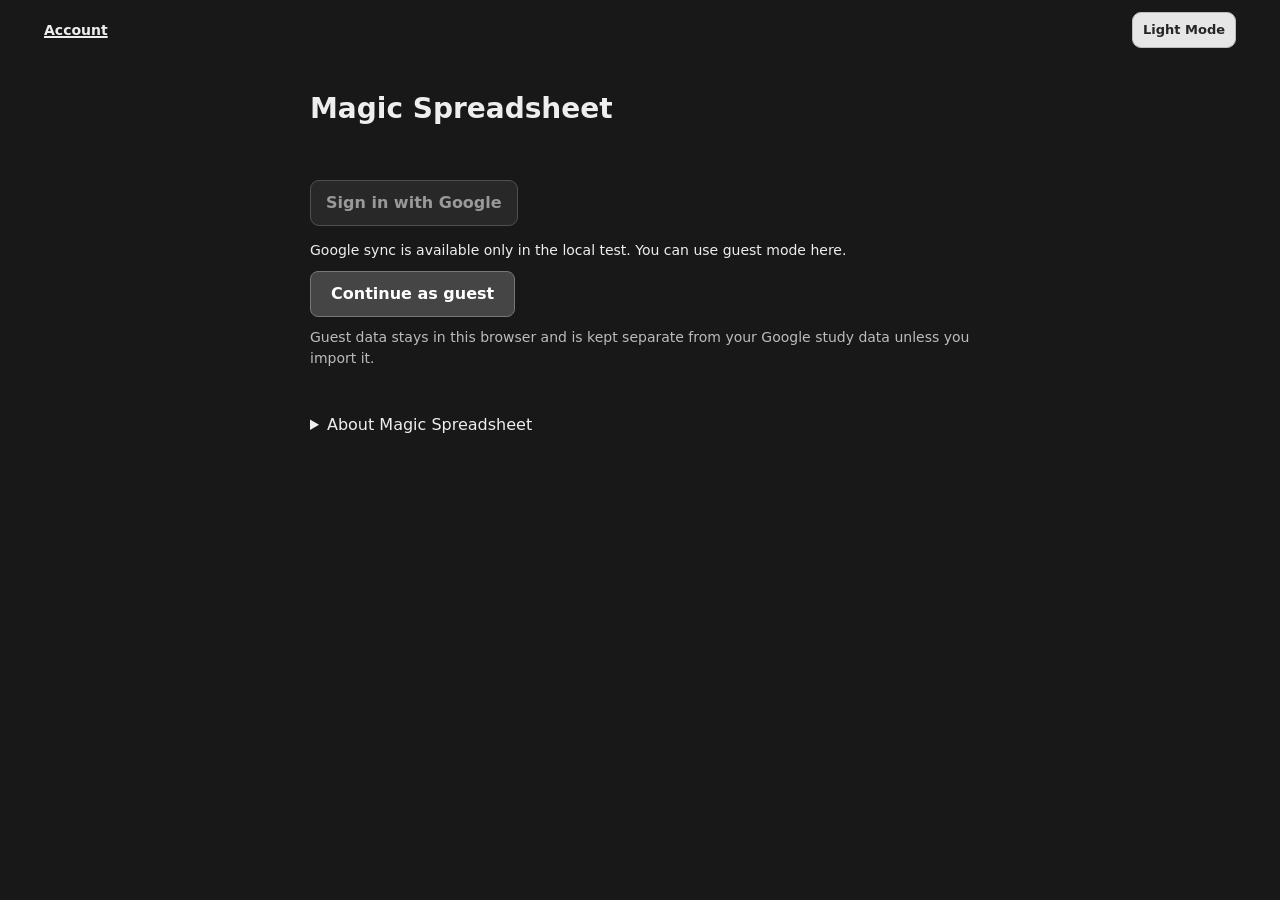
==== commit f51347b3: "Refine account flow, refresh sessions, and study controls" ====
--- a/index.html
+++ b/index.html
@@ -1,31 +1,26 @@
-<!doctype html><html lang="en" data-theme="dark"><head><meta charset="utf-8"><meta name="viewport" content="width=device-width,initial-scale=1"><title>Magic Spreadsheet</title><script src="theme.js?v=20261023-theme-17"></script><link rel="stylesheet" href="style.css?v=20261025-signin-copy-2"></head><body>
-<div class="app-bar"><nav aria-label="Main navigation"><a id="home-link" href="#home" hidden>Home</a><a id="back-to-chart" href="#chart" hidden>← Back to chart</a></nav><button id="theme-toggle" type="button" role="switch" aria-checked="true" aria-label="Dark mode">Dark mode <span aria-hidden="true">On</span></button></div>
-<details id="google-account" class="google-account"><summary>Google account &amp; sync</summary>
-<section class="google-signin" aria-labelledby="google-signin-title">
-<h2 id="google-signin-title">Your Google account</h2>
+<!doctype html><html lang="en" data-theme="dark"><head><meta charset="utf-8"><meta name="viewport" content="width=device-width,initial-scale=1"><title>Magic Spreadsheet</title><script src="theme.js?v=20261025-theme-action-1"></script><link rel="stylesheet" href="style.css?v=20261025-restore-reveal-1"></head><body>
+<div class="app-bar"><nav aria-label="Main navigation"><a id="home-link" href="#home" hidden>Home</a><a id="back-to-chart" href="#chart" hidden>← Back to chart</a><a id="account-link" href="#account">Account</a></nav><button id="theme-toggle" type="button">Light Mode</button></div>
+<p id="session-loading" class="sync-status" role="status" hidden>Opening your study data…</p>
+<section id="account-view" class="google-account" aria-labelledby="account-title" hidden><h1 id="account-title" tabindex="-1">Magic Spreadsheet</h1>
+<section class="google-signin" aria-label="Sign-in options">
 
-<p id="google-signin-status" role="status"></p>
+<p id="google-signin-status" role="status"></p><p id="account-save-status" role="status" hidden></p>
 <div class="google-actions"><button id="sync-connect" type="button" disabled>Sign in with Google</button><button id="sync-cancel" type="button" class="secondary" hidden>Cancel connection</button></div>
-<p id="sync-guidance">Your study data saves automatically to Google Sheets</p>
-<p id="sync-active" hidden></p>
-<details id="sync-manage" hidden><summary id="sync-manage-title">Choose study data</summary>
-<div id="sync-options" hidden><label for="sync-files">Study workspace</label><select id="sync-files"></select>
-<div class="google-actions"><button id="sync-open" type="button">Open selected workspace</button><button id="sync-refresh" class="secondary" type="button">Refresh list</button></div>
-<details class="sync-extra"><summary>Create a new workspace</summary><p class="muted">Start with empty study data in a new Google spreadsheet. Your existing workspaces stay as they are.</p><button id="sync-new" class="secondary" type="button">Create empty workspace</button></details></div>
-<a id="sync-file-link" target="_blank" rel="noopener noreferrer" hidden>View backing spreadsheet</a><p class="muted">The spreadsheet stores saved versions. Leave its Journal tab unchanged.</p>
-</details>
+<p id="sync-guidance" class="signin-description">Your study data saves automatically to Google Sheets</p>
+<a id="sync-file-link" target="_blank" rel="noopener noreferrer" hidden>View study data in Google Sheets</a>
 <div id="sync-recovery" hidden><p>There are unsynced changes on this device.</p><label>Local copy <select id="sync-recoveries"></select></label><button id="sync-recover" type="button">Recover selected local copy</button><button id="sync-keep-cloud" type="button">Open Google copy and keep local copies for later</button></div>
 <div id="sync-conflict" hidden><p>Both versions are preserved. Export a copy before choosing if you want to compare them.</p><select id="sync-copies" aria-label="Google copies"></select><button id="sync-export-copy" type="button">Export selected Google copy</button><button id="sync-use-cloud" type="button">Continue with selected Google copy</button><button id="sync-use-local" type="button">Continue with this device’s copy</button></div>
 <button id="sync-retry" class="secondary" type="button" hidden>Retry sync</button>
-<div id="account-exit" class="google-actions account-exit" hidden><button id="sync-disconnect" type="button" class="secondary" hidden>Use guest data instead</button><button id="google-signout" type="button" class="secondary" hidden>Sign out</button></div>
-<p class="muted">Guest data stays in this browser and is kept separate from your Google study data.</p>
-</section></details>
-<p id="sync-status" class="sync-status" role="status">Guest mode · saved in this browser</p><section id="home-view" class="landing" aria-labelledby="home-title"><h1 id="home-title" tabindex="-1">Magic Spreadsheet</h1><p>A hybrid of Ali Abdaal’s revision chart and question-based study approach. Each chart row links to a question set, and each saved entry summarizes the questions marked green.</p><a id="open-chart" class="open-chart" href="#chart">Open chart · use as guest</a><ul class="resource-links"><li><a href="https://aliabdaal.com/studying/how-to-study-spaced-repetition-and-my-magic-spreadsheet-system/">Ali Abdaal's magic spreadsheet guide</a></li><li><a href="https://www.youtube.com/watch?v=iIyDJK_SAjs&amp;t=6s">How to Study for Exams with Google Sheets</a></li></ul><p class="muted">An independent study tool inspired by the magic spreadsheet technique.</p><p class="muted">Guest data stays in this browser. Google sync is optional and uses separate account data. Export a backup before clearing browser data.</p><p class="muted">Use the chart to choose what to review, open its questions, then chart your progress. Colors reflect self-rated recall; the letter labels are not exam grades.</p></section>
+<div id="account-exit" class="google-actions account-exit" hidden><button id="google-signout" type="button" class="secondary" hidden>Sign out</button></div>
+<p><a id="open-chart" class="open-chart" href="#chart">Continue as guest</a></p>
+<p class="muted signin-description">Guest data stays in this browser and is kept separate from your Google study data unless you import it.</p>
+</section><details class="about-study"><summary>About Magic Spreadsheet</summary><p>A study tool inspired by Ali Abdaal’s revision chart and question-based study approach. Choose a question set, review its questions, then chart your progress.</p><a href="https://aliabdaal.com/studying/how-to-study-spaced-repetition-and-my-magic-spreadsheet-system/">Read the magic spreadsheet guide</a><p><a href="https://www.youtube.com/watch?v=iIyDJK_SAjs&amp;t=6s">How to Study for Exams with Google Sheets</a></p><p>It is a hybrid of the two techniques from the above links. It uses the scheduling technique from the first link, and question sets like in the second link, combined into a single automated tool.</p></details></section>
+<div id="save-indicator" class="sync-status" hidden><span id="sync-status" role="status">Guest mode · saved in this browser</span> <a id="sync-attention" href="#account" hidden>Review account</a></div>
 <div id="status" role="status" aria-live="polite"></div><div class="undo-bar"><button id="undo" class="secondary" hidden>Undo last mark</button></div>
-<section id="chart-view" class="overview" aria-labelledby="overview-title" hidden><h2 id="overview-title" tabindex="-1">Progress chart</h2><div class="set-create"><form id="new-set"><label for="set-name">New question set</label><input id="set-name" required placeholder="e.g. Biology · Cell structure"><button>Create question set</button></form></div><button id="chart-progress" disabled>Chart Progress</button><button id="undo-set" class="secondary" hidden>Undo set deletion</button><div class="history-actions"><button id="delete-entry" class="secondary" disabled>Delete progress entry</button><button id="undo-entry" class="secondary" hidden>Undo progress deletion</button><span id="entry-selection" class="muted" aria-live="polite">Select a dated cell to delete only its progress entry.</span></div><div id="overview-scroll" class="overview-scroll" tabindex="0" role="region" aria-label="Scrollable history for all subjects"><table id="history-grid"><caption class="sr-only">All question sets with successive progress entries. Dates belong to individual cells, not shared calendar columns.</caption><tbody id="history"></tbody></table></div><p id="history-empty" class="muted">Create a question set to start your overview.</p><p class="muted legend">Chart color represents percent of questions marked green. <span class="grade-key" tabindex="0" title="A: 90% and above green">Green: A<span class="sr-only"> — 90% and above green</span></span> <span class="grade-key" tabindex="0" title="B: 80% to below 90% green">Light green: B<span class="sr-only"> — 80% to below 90% green</span></span> <span class="grade-key" tabindex="0" title="C: 70% to below 80% green">Yellow: C<span class="sr-only"> — 70% to below 80% green</span></span> <span class="grade-key" tabindex="0" title="D: 60% to below 70% green">Orange: D<span class="sr-only"> — 60% to below 70% green</span></span> <span class="grade-key" tabindex="0" title="F: below 60% green">Red: F<span class="sr-only"> — below 60% green</span></span>.</p><details class="data-tools"><summary>Backup and sample data</summary><h2>Your data</h2><button id="export" class="secondary">Export JSON backup</button><label class="file-label">Restore JSON backup<input id="restore" type="file" accept=".json,application/json"></label><p class="muted">Restoring replaces the current workspace after confirmation. In a synced workspace, the restored data will also save to Google Sheets. Use two-column import to add questions.</p><button id="sample" class="secondary">Load sample set</button></details></section>
+<section id="chart-view" class="overview" aria-labelledby="overview-title" hidden><h2 id="overview-title" tabindex="-1">Progress chart</h2><div class="set-create"><form id="new-set"><label for="set-name">New question set</label><input id="set-name" required placeholder="e.g. Biology · Cell structure"><button>Create question set</button><button id="sample" class="secondary" type="button">Load sample set</button></form></div><button id="chart-progress" disabled>Chart Progress</button><div class="history-actions"><button id="delete-entry" class="secondary" disabled>Delete Entry</button><button id="undo-entry" class="secondary" hidden>Undo Entry Deletion</button><button id="undo-set" class="secondary" hidden>Undo set deletion</button><span id="entry-selection" class="muted" aria-live="polite">Select a dated cell to delete only its progress entry.</span></div><div id="overview-scroll" class="overview-scroll" tabindex="0" role="region" aria-label="Scrollable history for all subjects"><table id="history-grid"><caption class="sr-only">All question sets with successive progress entries. Dates belong to individual cells, not shared calendar columns.</caption><tbody id="history"></tbody></table></div><p id="history-empty" class="muted">Create a question set to start your overview.</p><p class="muted legend">Chart color represents percent of questions marked green. <span class="grade-key" tabindex="0" title="A: 90% and above green">Green: A<span class="sr-only"> — 90% and above green</span></span> <span class="grade-key" tabindex="0" title="B: 80% to below 90% green">Light green: B<span class="sr-only"> — 80% to below 90% green</span></span> <span class="grade-key" tabindex="0" title="C: 70% to below 80% green">Yellow: C<span class="sr-only"> — 70% to below 80% green</span></span> <span class="grade-key" tabindex="0" title="D: 60% to below 70% green">Orange: D<span class="sr-only"> — 60% to below 70% green</span></span> <span class="grade-key" tabindex="0" title="F: below 60% green">Red: F<span class="sr-only"> — below 60% green</span></span>.</p><details class="data-tools"><summary>Backup and restore</summary><h2>Your data</h2><button id="export" class="secondary">Export backup</button><label class="file-label">Restore backup<input id="restore" type="file" accept=".json,application/json"></label><p class="muted">Restoring replaces the current study data after confirmation. When signed in, the restored data will also save to Google Sheets. Use two-column import to add questions.</p></details></section>
 <main id="detail-view" class="detail-view" hidden><div id="workspace" hidden><div class="set-header"><div><h2 id="title" tabindex="-1"></h2></div><div class="actions"><button id="add-question" class="secondary">Add question</button><button id="rename" class="secondary">Rename set</button></div></div><section class="stats" id="stats"></section>
 
 <section><div class="section-header"><h3 class="sr-only">Questions</h3><button id="undo-question" class="secondary" hidden>Undo question deletion</button><label><input id="difficult-only" type="checkbox"> Difficult only (red)</label></div><div id="questions"></div></section>
 <details id="editor-panel" class="panel"><summary id="editor-title">Add a question</summary><form id="editor"><label for="question">Question or concept prompt</label><textarea id="question" required rows="2"></textarea><label for="answer">Answer or explanation</label><textarea id="answer" required rows="3"></textarea><div class="actions"><button id="save-item">Add question</button><button id="delete-question" type="button" class="secondary" hidden>Delete question</button><button id="cancel-edit" type="button" class="secondary" hidden>Cancel edit</button></div></form></details>
 <details id="import-panel" class="panel"><summary>Import questions</summary><p class="muted">Paste two columns from a spreadsheet, or choose a CSV/TSV file. Optional header: Question, Answer. Quoted commas and multiline answers are supported. Import appends questions; headings and blank answers are rejected.</p><form id="import"><label for="pairs">Two-column text</label><textarea id="pairs" rows="4" placeholder="Question&#9;Answer"></textarea><label class="file-label">Choose CSV or TSV<input id="pairs-file" type="file" accept=".csv,.tsv,.txt,text/csv,text/plain"></label><button>Import into this set</button></form></details></div></main>
-<script type="module" src="app.js?v=20261025-signin-copy-2"></script></body></html>
+<script type="module" src="app.js?v=20261025-keep-page-1"></script></body></html>
--- a/style.css
+++ b/style.css
@@ -11,18 +11,12 @@
 
 .history-cell{cursor:pointer}.history-cell.selected-cell{box-shadow:inset 0 0 0 2px #173e37}.history-cell.selected-cell .history-select{box-shadow:none}
 
-.detail-view{max-width:940px;margin:24px auto;padding:0 24px}.back-link{display:inline-flex;align-items:center;min-height:44px;margin-bottom:18px;color:#20634f;font-weight:600}.set-create{margin:20px 0;max-width:540px}.set-create form{display:flex;align-items:end;flex-wrap:wrap;gap:8px}.set-create label{width:100%;margin:0}.set-create input{flex:1;min-width:180px}.set-create button{margin:0}.data-tools{margin-top:24px;max-width:540px}.data-tools summary{font-weight:600}.data-tools button{margin:8px 0}a.topic-link{text-decoration:underline;display:flex;align-items:center}a:focus-visible{outline:3px solid #d59128;outline-offset:2px}@media(max-width:720px){.detail-view{padding:0 16px}.set-create button{width:100%}}
+.detail-view{max-width:940px;margin:24px auto;padding:0 24px}.back-link{display:inline-flex;align-items:center;min-height:44px;margin-bottom:18px;color:#20634f;font-weight:600}.set-create{margin:20px 0;max-width:780px}.set-create form{display:flex;align-items:end;flex-wrap:wrap;gap:8px}.set-create label{width:100%;margin:0}.set-create input{flex:1;min-width:180px}.set-create button{margin:0}.data-tools{margin-top:24px;max-width:540px}.data-tools summary{font-weight:600}.data-tools button{margin:8px 0}a.topic-link{text-decoration:underline;display:flex;align-items:center}a:focus-visible{outline:3px solid #d59128;outline-offset:2px}@media(max-width:720px){.detail-view{padding:0 16px}.set-create button{width:100%}}
 
 .row-actions{display:flex;align-items:center;justify-content:space-between}.row-delete-set{background:transparent;color:#854036;border:0;border-radius:4px;font-size:11px;font-weight:500;padding:3px 5px;min-height:44px;white-space:nowrap}.row-delete-set:hover{background:#f5e2dd}
 
 /* Compact spreadsheet grid: exactly one border per shared edge. */
 .overview-scroll{border:0}#history-grid{border-top:1px solid #37413d;border-left:1px solid #37413d}#history-grid th,#history-grid td,#history-grid tr:last-child>*{border-right:1px solid #37413d;border-bottom:1px solid #37413d}#history-grid th{width:168px;min-width:168px;max-width:168px}.set-controls{display:grid;grid-template-columns:28px minmax(0,1fr)32px;align-items:center;gap:0;min-height:36px}.select-set{display:flex;align-items:center;justify-content:center;margin:0;width:28px;height:36px}.select-set .subject-select{width:18px;height:18px;margin:0!important}#history-grid th a.topic-link{display:block;width:auto;min-height:36px;height:36px;padding:0 2px;line-height:36px;overflow:hidden;text-overflow:ellipsis;white-space:nowrap;font-size:11px}.row-delete-set{display:flex;align-items:center;justify-content:center;width:32px;min-width:32px;height:36px;min-height:36px;padding:0;border-radius:0}#history-grid .history-cell{height:36px;width:1px;min-width:0;padding:0}.history-select{min-width:0;min-height:36px;height:36px;padding:4px;font-size:11px;line-height:14px}.history-cell.selected-cell{box-shadow:inset 0 0 0 1px #173e37}.history-select:focus-visible{outline:1px solid #173e37;outline-offset:-1px}
-
-/* Single charcoal hairlines; 1px rules above remain the fallback. */
-@supports (border-width: .5px){
-  #history-grid{border-top-width:.5px;border-left-width:.5px}
-  #history-grid th,#history-grid td,#history-grid tr:last-child>*{border-right-width:.5px;border-bottom-width:.5px}
-}
 
 /* Size history columns to their longest label, not an arbitrary minimum. */
 #history-grid .no-history{min-width:0;white-space:normal;padding:4px}
@@ -207,3 +201,41 @@
 .google-account .account-exit{margin-top:18px;border-top:1px solid var(--muted);padding-top:10px}
 .google-account #sync-active{font-weight:600;overflow-wrap:anywhere}
 .google-account #sync-guidance{line-height:1.5}
+
+/* Account controls live on a dedicated route. */
+.google-account{max-width:700px;margin:28px auto;padding:0 20px}
+.google-account h1{font-size:28px;margin:0 0 24px}
+.app-bar nav{flex-wrap:wrap;gap:8px 16px}
+.app-bar a[aria-current="page"]{font-weight:700;text-decoration-thickness:2px}
+.sync-status a{margin-left:8px;color:inherit}
+.sync-status.needs-attention{color:var(--text);border-left:3px solid #d99b36}
+@media(max-width:480px){.app-bar{align-items:flex-start;gap:8px}.app-bar nav{gap:4px 12px}.google-account{margin:20px auto;padding:0 16px}}
+
+.google-account .signin-description{font-size:14px;line-height:1.5}
+
+/* Use the same near-black grid in both themes, including empty-history cells. */
+[data-theme] #history-grid{border-top:1px solid #111;border-left:1px solid #111}
+[data-theme] #history-grid th,[data-theme] #history-grid td,[data-theme] #history-grid .no-history,[data-theme] #history-grid tr:last-child>*{border-right:1px solid #111;border-bottom:1px solid #111}
+
+/* Make study-set navigation recognizable as links in either theme. */
+[data-theme="light"] #history-grid th a.topic-link{color:#0759b6}
+[data-theme="dark"] #history-grid th a.topic-link{color:#8fc5ff}
+#history-grid th a.topic-link{text-decoration-line:underline;text-decoration-thickness:1px;text-underline-offset:3px;text-decoration-skip-ink:none}
+
+/* Empty history slots complete the grid; unused scroll space is not a cell. */
+[data-theme] .overview-scroll{background:transparent}
+[data-theme="light"] #history-grid :is(.empty-history,.no-history){background:#fff}
+[data-theme="dark"] #history-grid :is(.empty-history,.no-history){background:#292929}
+
+/* A visual switch conveys the state without changing the label. */
+[data-theme] #theme-toggle{display:inline-flex;align-items:center;gap:10px}
+[data-theme="light"] #theme-toggle{background:#dcecff;color:#17334d;border-color:#3778b8}
+[data-theme="dark"] #theme-toggle{background:#303030;color:#eee;border-color:#686868}
+#theme-toggle .theme-switch{position:relative;width:28px;min-width:28px;height:16px;margin:0;border-radius:10px;background:#777}
+#theme-toggle .theme-switch::after{content:"";position:absolute;top:3px;left:3px;width:10px;height:10px;border-radius:50%;background:#fff}
+#theme-toggle[aria-checked="true"] .theme-switch{background:#8fc5ff}
+#theme-toggle[aria-checked="true"] .theme-switch::after{left:15px;background:#18334d}
+
+/* Preview the destination theme on the mode-switch button. */
+[data-theme="dark"] #theme-toggle{background:#e6e6e6;color:#252525;border-color:#bcbcbc}
+[data-theme="light"] #theme-toggle{background:#303030;color:#f2f2f2;border-color:#555}
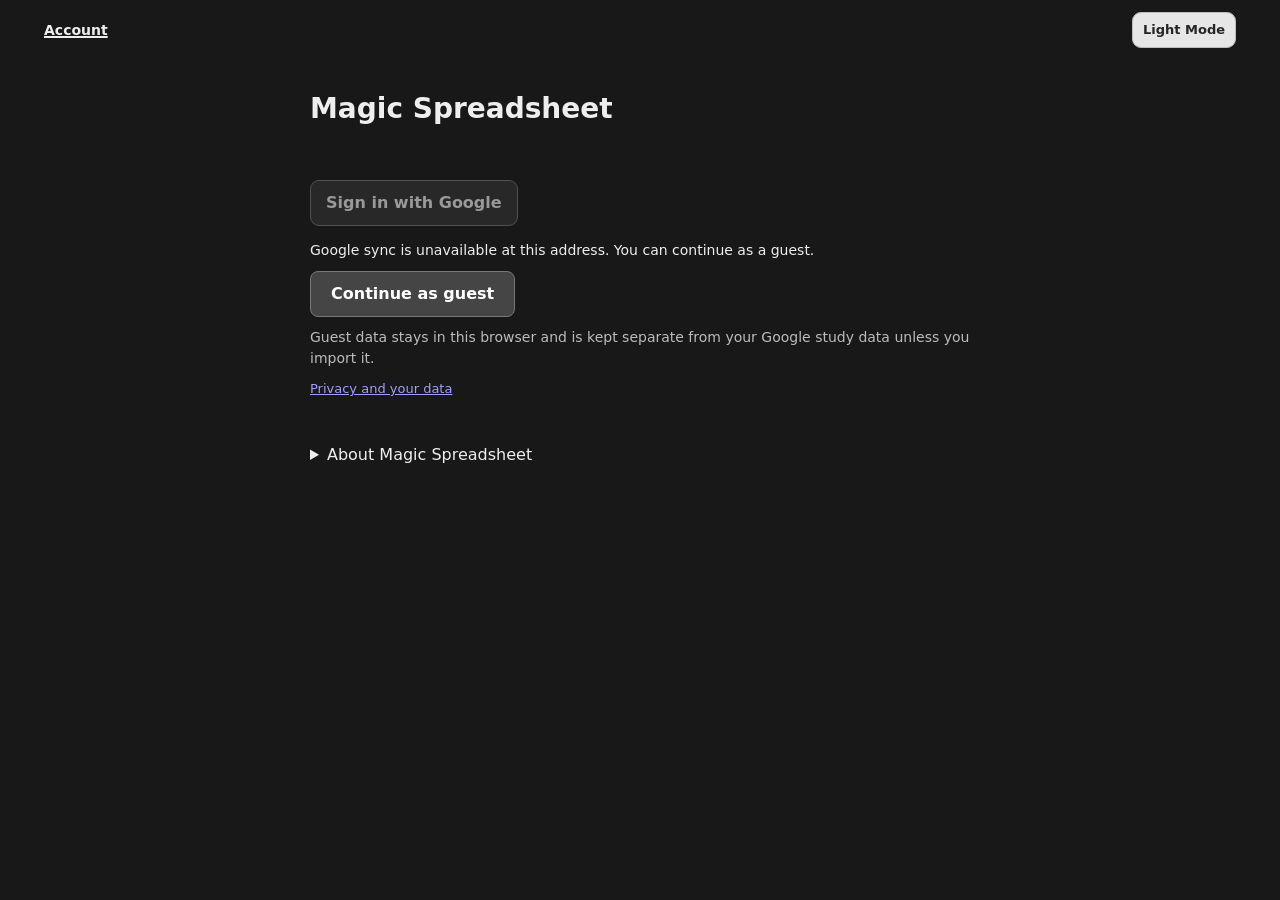
==== commit 79fa7f7f: "Prepare Google sync release and default chart selection" ====
--- a/index.html
+++ b/index.html
@@ -14,7 +14,7 @@
 <div id="account-exit" class="google-actions account-exit" hidden><button id="google-signout" type="button" class="secondary" hidden>Sign out</button></div>
 <p><a id="open-chart" class="open-chart" href="#chart">Continue as guest</a></p>
 <p class="muted signin-description">Guest data stays in this browser and is kept separate from your Google study data unless you import it.</p>
-</section><details class="about-study"><summary>About Magic Spreadsheet</summary><p>A study tool inspired by Ali Abdaal’s revision chart and question-based study approach. Choose a question set, review its questions, then chart your progress.</p><a href="https://aliabdaal.com/studying/how-to-study-spaced-repetition-and-my-magic-spreadsheet-system/">Read the magic spreadsheet guide</a><p><a href="https://www.youtube.com/watch?v=iIyDJK_SAjs&amp;t=6s">How to Study for Exams with Google Sheets</a></p><p>It is a hybrid of the two techniques from the above links. It uses the scheduling technique from the first link, and question sets like in the second link, combined into a single automated tool.</p></details></section>
+<p class="muted"><a href="privacy.html">Privacy and your data</a></p></section><details class="about-study"><summary>About Magic Spreadsheet</summary><p>A study tool inspired by Ali Abdaal’s revision chart and question-based study approach. Choose a question set, review its questions, then chart your progress.</p><a href="https://aliabdaal.com/studying/how-to-study-spaced-repetition-and-my-magic-spreadsheet-system/">Read the magic spreadsheet guide</a><p><a href="https://www.youtube.com/watch?v=iIyDJK_SAjs&amp;t=6s">How to Study for Exams with Google Sheets</a></p><p>It is a hybrid of the two techniques from the above links. It uses the scheduling technique from the first link, and question sets like in the second link, combined into a single automated tool.</p></details></section>
 <div id="save-indicator" class="sync-status" hidden><span id="sync-status" role="status">Guest mode · saved in this browser</span> <a id="sync-attention" href="#account" hidden>Review account</a></div>
 <div id="status" role="status" aria-live="polite"></div><div class="undo-bar"><button id="undo" class="secondary" hidden>Undo last mark</button></div>
 <section id="chart-view" class="overview" aria-labelledby="overview-title" hidden><h2 id="overview-title" tabindex="-1">Progress chart</h2><div class="set-create"><form id="new-set"><label for="set-name">New question set</label><input id="set-name" required placeholder="e.g. Biology · Cell structure"><button>Create question set</button><button id="sample" class="secondary" type="button">Load sample set</button></form></div><button id="chart-progress" disabled>Chart Progress</button><div class="history-actions"><button id="delete-entry" class="secondary" disabled>Delete Entry</button><button id="undo-entry" class="secondary" hidden>Undo Entry Deletion</button><button id="undo-set" class="secondary" hidden>Undo set deletion</button><span id="entry-selection" class="muted" aria-live="polite">Select a dated cell to delete only its progress entry.</span></div><div id="overview-scroll" class="overview-scroll" tabindex="0" role="region" aria-label="Scrollable history for all subjects"><table id="history-grid"><caption class="sr-only">All question sets with successive progress entries. Dates belong to individual cells, not shared calendar columns.</caption><tbody id="history"></tbody></table></div><p id="history-empty" class="muted">Create a question set to start your overview.</p><p class="muted legend">Chart color represents percent of questions marked green. <span class="grade-key" tabindex="0" title="A: 90% and above green">Green: A<span class="sr-only"> — 90% and above green</span></span> <span class="grade-key" tabindex="0" title="B: 80% to below 90% green">Light green: B<span class="sr-only"> — 80% to below 90% green</span></span> <span class="grade-key" tabindex="0" title="C: 70% to below 80% green">Yellow: C<span class="sr-only"> — 70% to below 80% green</span></span> <span class="grade-key" tabindex="0" title="D: 60% to below 70% green">Orange: D<span class="sr-only"> — 60% to below 70% green</span></span> <span class="grade-key" tabindex="0" title="F: below 60% green">Red: F<span class="sr-only"> — below 60% green</span></span>.</p><details class="data-tools"><summary>Backup and restore</summary><h2>Your data</h2><button id="export" class="secondary">Export backup</button><label class="file-label">Restore backup<input id="restore" type="file" accept=".json,application/json"></label><p class="muted">Restoring replaces the current study data after confirmation. When signed in, the restored data will also save to Google Sheets. Use two-column import to add questions.</p></details></section>
@@ -23,4 +23,4 @@
 <section><div class="section-header"><h3 class="sr-only">Questions</h3><button id="undo-question" class="secondary" hidden>Undo question deletion</button><label><input id="difficult-only" type="checkbox"> Difficult only (red)</label></div><div id="questions"></div></section>
 <details id="editor-panel" class="panel"><summary id="editor-title">Add a question</summary><form id="editor"><label for="question">Question or concept prompt</label><textarea id="question" required rows="2"></textarea><label for="answer">Answer or explanation</label><textarea id="answer" required rows="3"></textarea><div class="actions"><button id="save-item">Add question</button><button id="delete-question" type="button" class="secondary" hidden>Delete question</button><button id="cancel-edit" type="button" class="secondary" hidden>Cancel edit</button></div></form></details>
 <details id="import-panel" class="panel"><summary>Import questions</summary><p class="muted">Paste two columns from a spreadsheet, or choose a CSV/TSV file. Optional header: Question, Answer. Quoted commas and multiline answers are supported. Import appends questions; headings and blank answers are rejected.</p><form id="import"><label for="pairs">Two-column text</label><textarea id="pairs" rows="4" placeholder="Question&#9;Answer"></textarea><label class="file-label">Choose CSV or TSV<input id="pairs-file" type="file" accept=".csv,.tsv,.txt,text/csv,text/plain"></label><button>Import into this set</button></form></details></div></main>
-<script type="module" src="app.js?v=20261025-keep-page-1"></script></body></html>
+<script type="module" src="app.js?v=20261025-default-set-1"></script></body></html>
